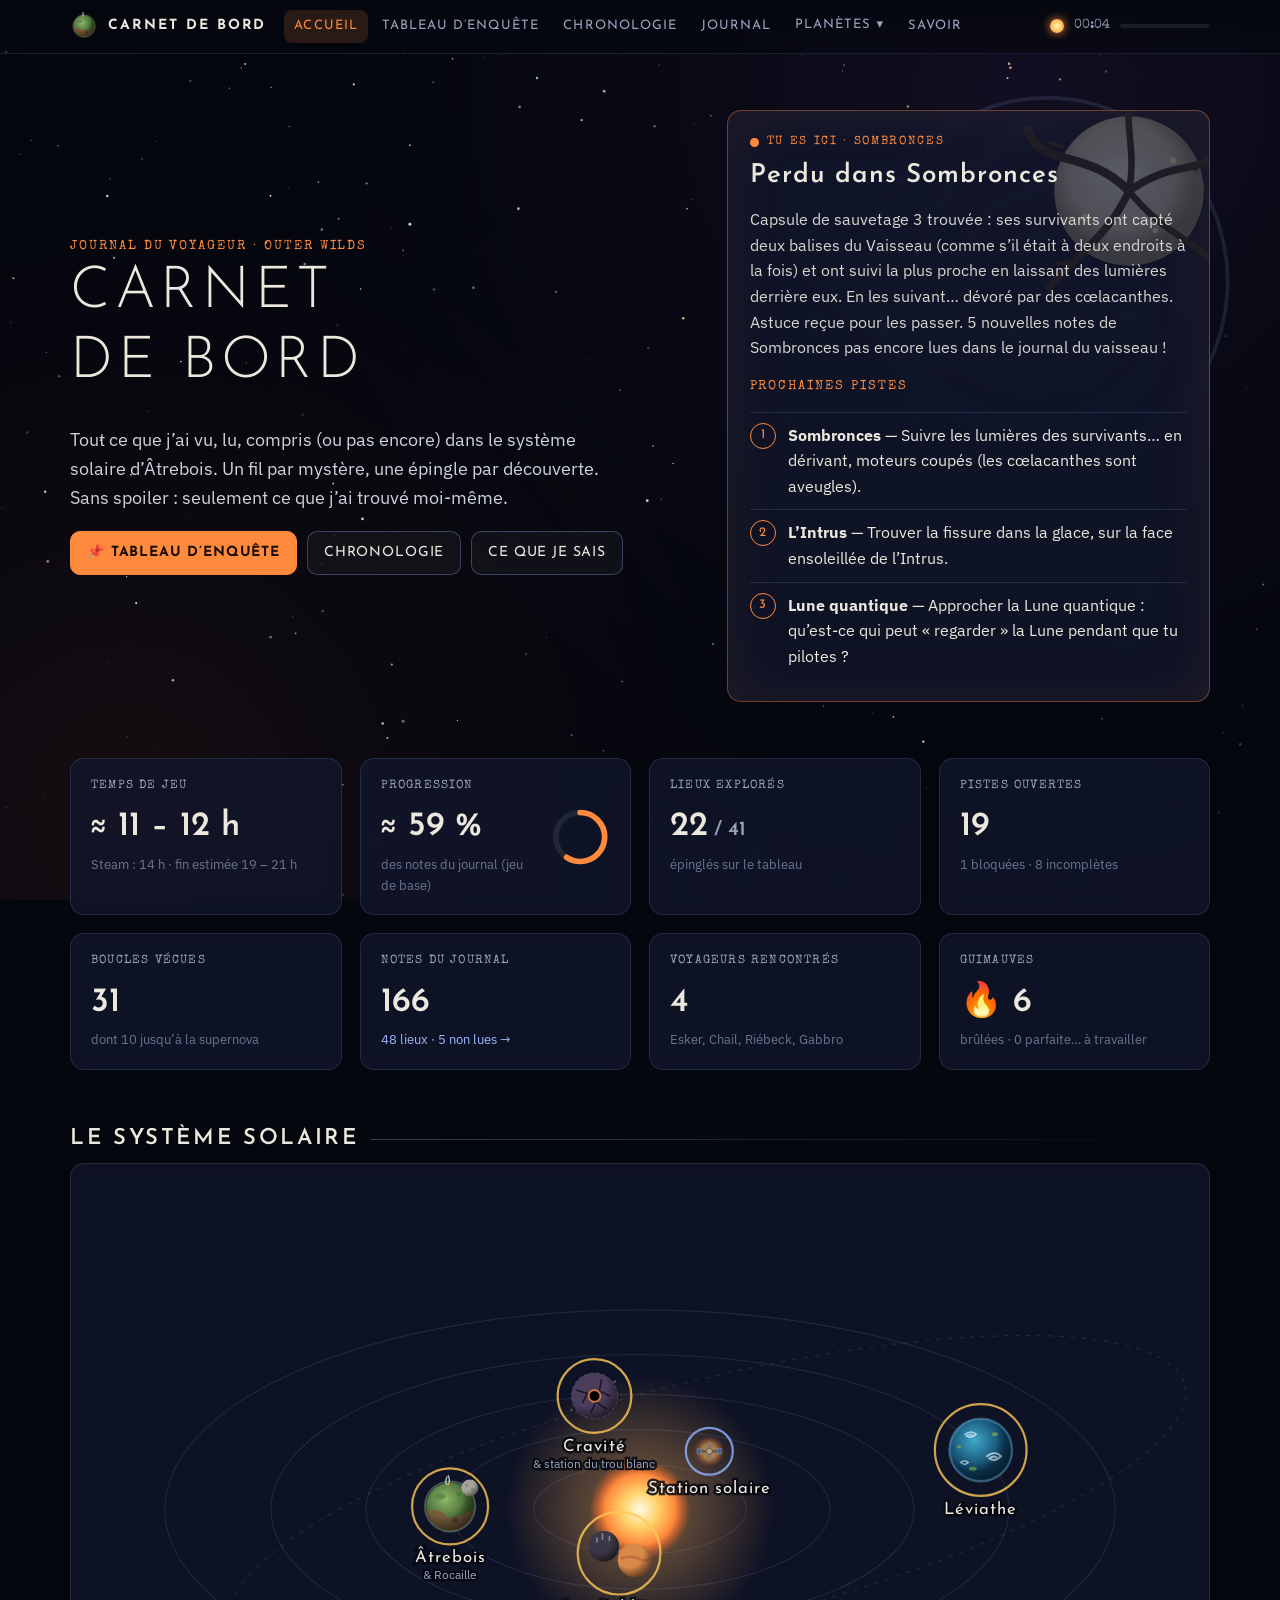
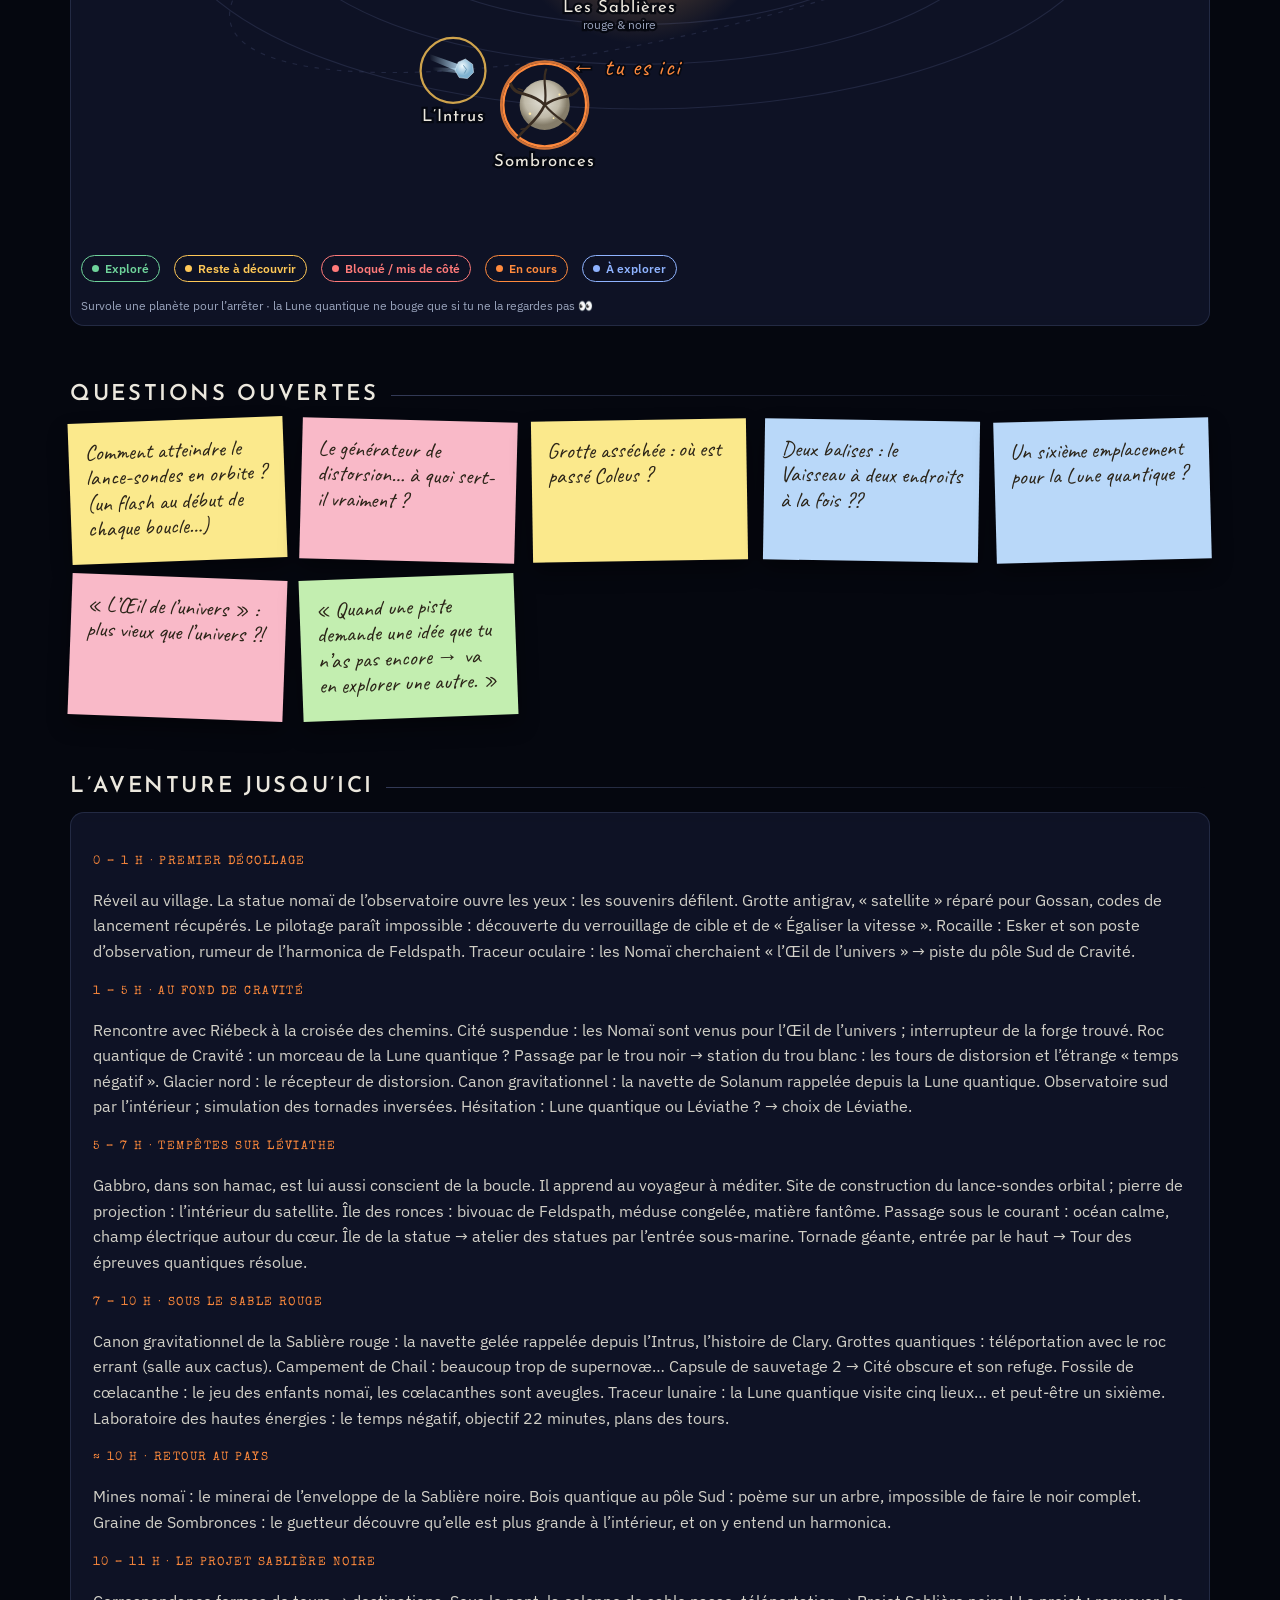
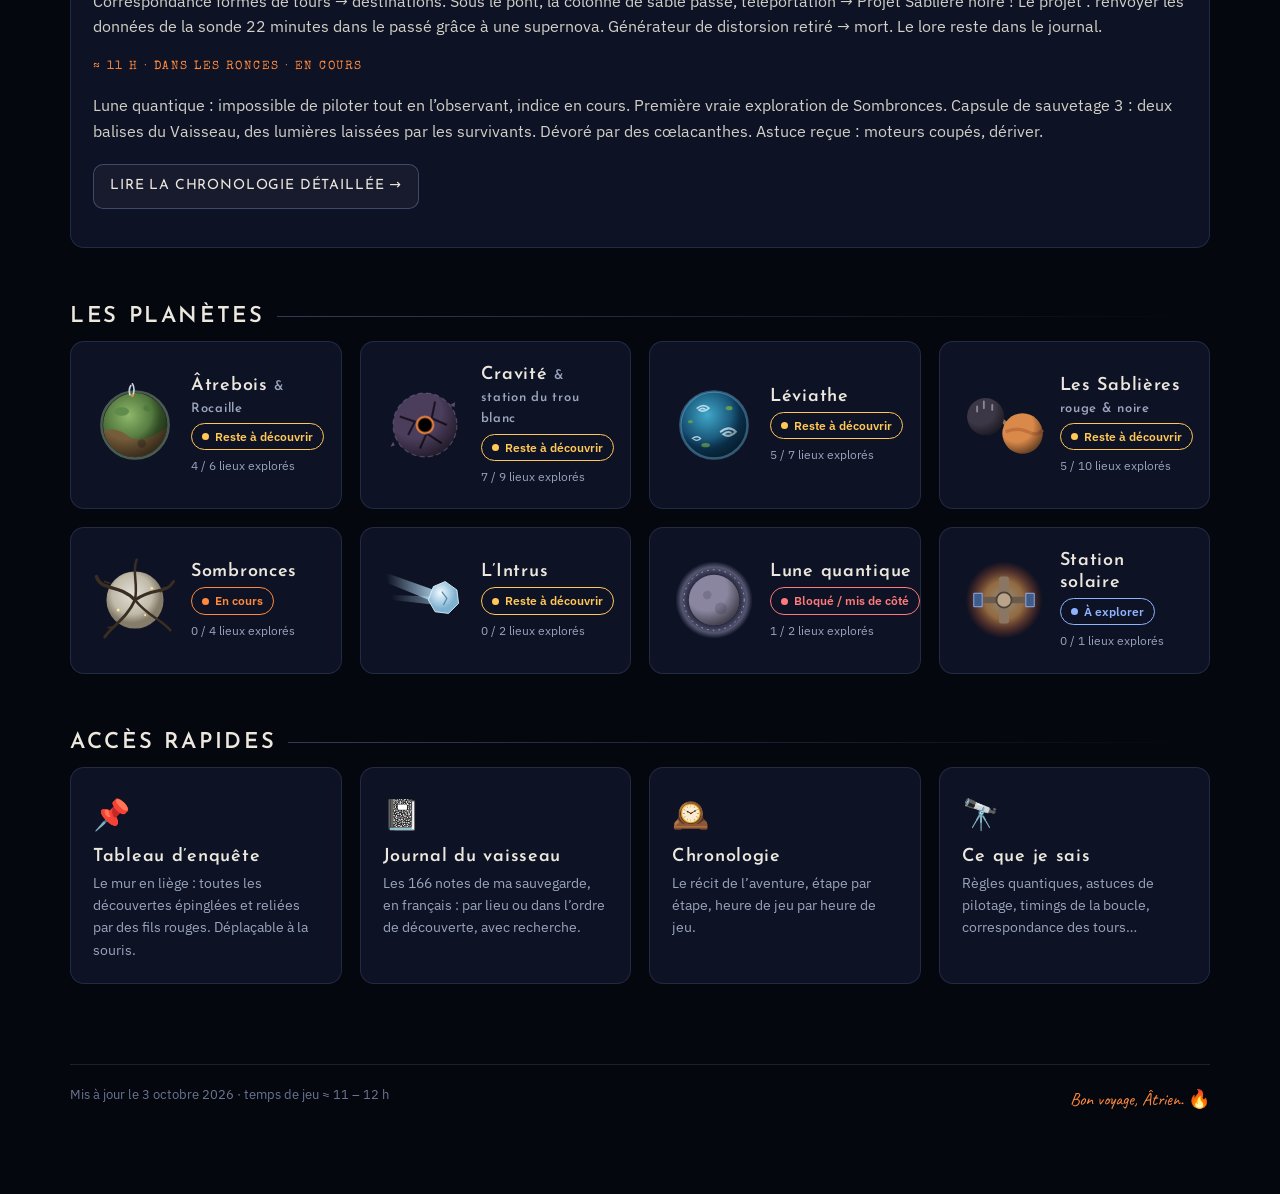
==== index.html @ a4d3e132 "Carnet de bord Outer Wilds : tableau d'enquête, chronologie, journal du vaisseau Co-Authored-By: Cla" ====
<!doctype html>
<html lang="fr">
<head>
<meta charset="utf-8">
<meta name="viewport" content="width=device-width, initial-scale=1">
<title>Carnet de bord — Outer Wilds</title>
<link rel="stylesheet" href="assets/style.css">
<style>
  .hero { display: grid; grid-template-columns: 1.3fr 1fr; gap: 28px; align-items: center; padding-top: 56px; position: relative; }
  .hero p.lead { font-size: 18px; color: #cfd2db; max-width: 560px; }
  .hero .spiral { position: absolute; right: -60px; top: -10px; opacity: .12; pointer-events: none; animation: spin 120s linear infinite; }
  @keyframes spin { to { transform: rotate(360deg); } }
  .here-card { position: relative; overflow: hidden; border-color: rgba(255,138,61,.4); box-shadow: 0 0 60px rgba(255,138,61,.08) inset; }
  .here-card .tag { font-family: var(--font-type); font-size: 12px; letter-spacing: .14em; color: var(--ember); text-transform: uppercase; display: flex; align-items: center; gap: 8px; }
  .here-card .tag::before { content: ""; width: 9px; height: 9px; border-radius: 50%; background: var(--ember); animation: pulse 1.6s infinite; color: var(--ember); }
  .here-card .pl { position: absolute; right: -30px; top: -30px; opacity: .35; animation: spin 90s linear infinite; }
  .here-card h3 { font-size: 26px; margin: 8px 0; position: relative; }
  .here-card p { position: relative; color: #d8d6cf; }
  .next { counter-reset: n; list-style: none; padding: 0; margin: 14px 0 0; position: relative; }
  .next li { counter-increment: n; display: flex; gap: 12px; align-items: flex-start; padding: 10px 0; border-top: 1px solid var(--line); }
  .next li::before { content: counter(n); flex: none; width: 24px; height: 24px; border-radius: 50%; border: 1px solid var(--ember); color: var(--ember); font-family: var(--font-title); font-size: 13px; display: grid; place-items: center; }
  .next a { color: var(--ink); }
  .next a:hover { color: var(--ember); }

  .ring { width: 74px; height: 74px; }
  .stat-row { display: flex; align-items: center; justify-content: space-between; gap: 10px; }

  /* Système solaire */
  .system { position: relative; padding: 10px; overflow: hidden; }
  .system svg.map { width: 100%; height: auto; display: block; }
  .system .orbit { fill: none; stroke: rgba(160,180,255,.13); stroke-width: 1; }
  .system .orbit.intrus { stroke-dasharray: 4 6; }
  .system a.pl { cursor: pointer; }
  .system a.pl .ringst { fill: none; stroke-width: 2; opacity: .8; }
  .system a.pl:hover .ringst { stroke-width: 3; opacity: 1; }
  .system text { font-family: var(--font-title); font-size: 15px; fill: var(--ink); letter-spacing: .06em; text-anchor: middle; paint-order: stroke; stroke: rgba(5,7,15,.85); stroke-width: 4px; }
  .system text.sub { font-family: var(--font-body); font-size: 11px; fill: var(--muted); letter-spacing: 0; }
  .system .here-ring { fill: none; stroke: var(--ember); stroke-width: 2; animation: herepulse 2s ease-out infinite; transform-box: fill-box; transform-origin: center; }
  @keyframes herepulse { 0% { transform: scale(.8); opacity: 1; } 100% { transform: scale(1.7); opacity: 0; } }
  .system .youhere { font-family: var(--font-hand); font-size: 22px; fill: var(--ember); stroke-width: 3px; }
  #qmoon { transition: opacity .5s; cursor: help; }
  .tip { position: absolute; pointer-events: none; background: var(--panel-solid); border: 1px solid var(--line-strong); border-radius: 12px; padding: 12px 14px; width: 260px; font-size: 14px; box-shadow: 0 20px 40px rgba(0,0,0,.5); opacity: 0; transition: opacity .2s; z-index: 5; }
  .tip b { font-family: var(--font-title); font-size: 17px; letter-spacing: .04em; }
  .tip .en { color: var(--faint); font-size: 12px; font-style: italic; }
  .legend { display: flex; gap: 14px; flex-wrap: wrap; margin-top: 10px; font-size: 13px; }

  .planet-tile { display: flex; gap: 14px; align-items: center; transition: transform .25s, border-color .25s; color: var(--ink); }
  .planet-tile:hover { transform: translateY(-3px); border-color: var(--line-strong); color: var(--ink); }
  .planet-tile svg { flex: none; transition: transform .6s; }
  .planet-tile:hover svg { transform: rotate(25deg) scale(1.06); }
  .planet-tile h3 { margin: 0 0 4px; }
  .planet-tile .count { font-size: 12px; color: var(--muted); margin-top: 6px; }

  .story p { color: #d2d0c8; }
  .story p b { color: var(--ink); }
  .story .chap { font-family: var(--font-type); color: var(--ember); font-size: 12px; letter-spacing: .12em; text-transform: uppercase; display: block; margin-top: 18px; }

  .quick a.panel { display: block; color: var(--ink); transition: .25s; position: relative; overflow: hidden; }
  .quick a.panel:hover { border-color: var(--ember); transform: translateY(-3px); }
  .quick .ico { font-size: 30px; }
  .quick h3 { margin: 8px 0 4px; }
  .quick p { margin: 0; color: var(--muted); font-size: 14px; }

  .postits { display: grid; grid-template-columns: repeat(auto-fit, minmax(200px, 1fr)); gap: 16px; }
  .postit { font-family: var(--font-hand); font-size: 22px; line-height: 1.15; color: #2b2418; padding: 18px 16px 22px; background: #fbe98c; box-shadow: 0 10px 20px rgba(0,0,0,.4); transform: rotate(var(--r, -1deg)); }
  .postit.pink { background: #f9b9c8; } .postit.blue { background: #b9d8f9; } .postit.green { background: #c3eeb0; }

  @media (max-width: 860px) { .hero { grid-template-columns: 1fr; } }
</style>
</head>
<body data-page="index">
<div class="page">

  <section class="hero" style="margin-top:0">
    <div class="spiral" id="heroSpiral"></div>
    <div class="reveal">
      <div class="eyebrow">Journal du voyageur · Outer Wilds</div>
      <h1>Carnet<br>de bord</h1>
      <p class="lead">Tout ce que j’ai vu, lu, compris (ou pas encore) dans le système solaire d’Âtrebois. Un fil par mystère, une épingle par découverte. Sans spoiler : seulement ce que j’ai trouvé moi-même.</p>
      <div style="display:flex;gap:10px;flex-wrap:wrap;margin-top:18px">
        <a class="btn primary" href="tableau.html">📌 Tableau d’enquête</a>
        <a class="btn" href="chronologie.html">Chronologie</a>
        <a class="btn" href="savoir.html">Ce que je sais</a>
      </div>
    </div>
    <div class="panel here-card reveal" id="here"></div>
  </section>

  <section>
    <div class="grid grid-4" id="stats"></div>
    <div class="grid grid-4" id="savestats" style="margin-top:18px"></div>
  </section>

  <section id="systeme">
    <h2>Le système solaire</h2>
    <div class="panel system reveal">
      <div class="tip" id="tip"></div>
      <svg class="map" id="map" viewBox="0 0 1000 600"></svg>
      <div class="legend" id="legend"></div>
    </div>
  </section>

  <section>
    <h2>Questions ouvertes</h2>
    <div class="postits reveal" id="postits"></div>
  </section>

  <section>
    <h2>L’aventure jusqu’ici</h2>
    <div class="panel story reveal" id="story"></div>
  </section>

  <section>
    <h2>Les planètes</h2>
    <div class="grid grid-3" id="planets"></div>
  </section>

  <section class="quick">
    <h2>Accès rapides</h2>
    <div class="grid grid-3">
      <a class="panel reveal" href="tableau.html"><div class="ico">📌</div><h3>Tableau d’enquête</h3><p>Le mur en liège : toutes les découvertes épinglées et reliées par des fils rouges. Déplaçable à la souris.</p></a>
      <a class="panel reveal" href="journal.html"><div class="ico">📓</div><h3>Journal du vaisseau</h3><p>Les 166 notes de ma sauvegarde, en français : par lieu ou dans l’ordre de découverte, avec recherche.</p></a>
      <a class="panel reveal" href="chronologie.html"><div class="ico">🕰️</div><h3>Chronologie</h3><p>Le récit de l’aventure, étape par étape, heure de jeu par heure de jeu.</p></a>
      <a class="panel reveal" href="savoir.html"><div class="ico">🔭</div><h3>Ce que je sais</h3><p>Règles quantiques, astuces de pilotage, timings de la boucle, correspondance des tours…</p></a>
    </div>
  </section>
</div>

<script src="assets/data.js"></script>
<script src="assets/journal.js"></script>
<script src="assets/common.js"></script>
<script>
(function () {
  const D = OW, U = OWUI, { esc, STATUS, pill, planetSVG, planet } = U;

  document.getElementById("heroSpiral").innerHTML = U.nomaiSpiral(460, "#9db8ff");

  /* --- Tu es ici --- */
  const now = D.now, np = planet(now.planet);
  document.getElementById("here").innerHTML = `
    <div class="pl">${planetSVG(now.planet, 220)}</div>
    <div class="tag">Tu es ici · ${esc(np.name)}</div>
    <h3>${esc(now.title)}</h3>
    <p>${esc(now.text)}</p>
    <div class="eyebrow" style="margin-top:14px;position:relative">Prochaines pistes</div>
    <ol class="next">${now.nextSteps.map(s => `<li><a href="${planet(s.planet).page}"><b>${esc(planet(s.planet).name)}</b> — ${esc(s.text)}</a></li>`).join("")}</ol>`;

  /* --- Stats --- */
  const cards = D.cards;
  const done = cards.filter(c => c.status === "done").length;
  const open = cards.filter(c => c.status !== "done").length;
  const ring = (pct) => {
    const r = 30, C = 2 * Math.PI * r;
    return `<svg class="ring" viewBox="0 0 74 74"><circle cx="37" cy="37" r="${r}" fill="none" stroke="rgba(255,255,255,.08)" stroke-width="7"/>
      <circle cx="37" cy="37" r="${r}" fill="none" stroke="var(--ember)" stroke-width="7" stroke-linecap="round" stroke-dasharray="${C * pct / 100} ${C}" transform="rotate(-90 37 37)"/></svg>`;
  };
  document.getElementById("stats").innerHTML = `
    <div class="panel stat reveal"><div class="k">Temps de jeu</div><div class="v">${esc(D.meta.playtime)}</div><div class="s" title="${esc(D.meta.playtimeNote)}">Steam : 14 h · fin estimée ${esc(D.meta.estimateTotal)}</div></div>
    <div class="panel stat reveal"><div class="stat-row"><div><div class="k">Progression</div><div class="v">≈ ${D.meta.progress} %</div><div class="s" title="${esc(D.meta.estimateNote || "")}">des notes du journal (jeu de base)</div></div>${ring(D.meta.progress)}</div></div>
    <div class="panel stat reveal"><div class="k">Lieux explorés</div><div class="v">${done}<span class="muted" style="font-size:20px"> / ${cards.length}</span></div><div class="s">épinglés sur le tableau</div></div>
    <div class="panel stat reveal"><div class="k">Pistes ouvertes</div><div class="v">${open}</div><div class="s">${cards.filter(c => c.status === "blocked").length} bloquées · ${cards.filter(c => c.status === "partial").length} incomplètes</div></div>`;

  /* --- Stats de la sauvegarde --- */
  const S = D.save, J = window.OW_JOURNAL;
  const unread = J ? J.entries.reduce((a, e) => a + e.facts.filter(f => f.unread).length, 0) : 0;
  document.getElementById("savestats").innerHTML = `
    <div class="panel stat reveal"><div class="k">Boucles vécues</div><div class="v">${S.loops}</div><div class="s">dont ${S.fullLoops} jusqu’à la supernova</div></div>
    <div class="panel stat reveal"><div class="k">Notes du journal</div><div class="v">${J ? J.meta.factCount : S.facts}</div><div class="s"><a href="journal.html">${J ? J.entries.length : S.entries} lieux · ${unread} non lues →</a></div></div>
    <div class="panel stat reveal"><div class="k">Voyageurs rencontrés</div><div class="v">${S.travelers.length}</div><div class="s">${S.travelers.join(", ")}</div></div>
    <div class="panel stat reveal"><div class="k">Guimauves</div><div class="v">🔥 ${S.burnedMarshmallows}</div><div class="s">brûlées · ${S.perfectMarshmallows} parfaite${S.perfectMarshmallows > 1 ? "s" : ""}… à travailler</div></div>`;

  /* --- Post-its --- */
  document.getElementById("postits").innerHTML = D.notes.map((n, i) =>
    `<div class="postit ${n.color}" style="--r:${(i % 2 ? 1.5 : -1.5) + (i % 3 - 1) * .6}deg">${esc(n.text)}</div>`).join("");

  /* --- Récit --- */
  document.getElementById("story").innerHTML = D.timeline.map(t => `
    <span class="chap">${esc(t.hours)} · ${esc(t.title)}${t.current ? " · en cours" : ""}</span>
    <p>${t.items.map(esc).join(" ")}</p>`).join("") +
    `<p style="margin-top:20px"><a class="btn" href="chronologie.html">Lire la chronologie détaillée →</a></p>`;

  /* --- Tuiles planètes --- */
  document.getElementById("planets").innerHTML = D.planets.map(p => {
    const cs = cards.filter(c => c.planet === p.id), d = cs.filter(c => c.status === "done").length;
    return `<a class="panel planet-tile reveal" href="${p.page}">${planetSVG(p.id === "sablieres" ? "sablieres" : p.id, 84)}
      <div><h3>${esc(p.name)} <span class="muted" style="font-size:13px">${esc(p.sub)}</span></h3>${pill(p.status)}
      <div class="count">${d} / ${cs.length} lieux explorés</div></div></a>`;
  }).join("");

  /* --- Carte du système --- */
  const svg = document.getElementById("map"), tip = document.getElementById("tip");
  const CX = 500, CY = 300, K = 0.42;
  const bodies = [
    { id: "sablieres",  r: 95,  a: 0.6, sp: 0.00030, s: 62 },
    { id: "atrebois",   r: 170, a: 2.4, sp: 0.00020, s: 56, moon: true },
    { id: "cravite",    r: 245, a: 4.0, sp: 0.00014, s: 54 },
    { id: "leviathe",   r: 330, a: 5.5, sp: 0.00010, s: 70 },
    { id: "sombronces", r: 425, a: 1.5, sp: 0.00007, s: 66 }
  ];
  let h = `<defs><radialGradient id="glow"><stop offset="0" stop-color="#ffb35a" stop-opacity=".5"/><stop offset="1" stop-color="#ffb35a" stop-opacity="0"/></radialGradient></defs>`;
  bodies.forEach(b => h += `<ellipse class="orbit" cx="${CX}" cy="${CY}" rx="${b.r}" ry="${b.r * K}"/>`);
  h += `<ellipse class="orbit intrus" cx="${CX + 60}" cy="${CY + 10}" rx="440" ry="110" transform="rotate(-14 ${CX} ${CY})"/>`;
  h += `<circle cx="${CX}" cy="${CY}" r="120" fill="url(#glow)"/><g transform="translate(${CX - 45},${CY - 45})">${planetSVG("soleil", 90)}</g>`;
  const node = (id, s, label, sub) => {
    const p = planet(id), st = STATUS[p.status];
    return `<a class="pl" href="${p.page}" data-id="${id}"><g class="body" data-id="${id}">
      ${p.status === "current" ? `<circle class="here-ring" r="${s / 2 + 4}"/>` : ""}
      <circle class="ringst" r="${s / 2 + 6}" stroke="${st.hex}"/>
      <g transform="translate(${-s / 2},${-s / 2})">${planetSVG(id, s)}</g>
      <text y="${s / 2 + 22}">${esc(label)}</text>${sub ? `<text class="sub" y="${s / 2 + 37}">${esc(sub)}</text>` : ""}
      ${p.status === "current" ? `<text class="youhere" x="${s / 2 + 40}" y="${-s / 2 + 6}">← tu es ici</text>` : ""}
    </g></a>`;
  };
  bodies.forEach(b => { const p = planet(b.id); h += node(b.id, b.s, p.name, p.sub); });
  h += `<g id="moon">${planetSVG("lune", 20)}</g>`;
  h += `<g transform="translate(${CX + 62},${CY - 52})">${node("station-solaire", 30, "Station solaire", "")}</g>`;
  h += node("intrus", 46, "L’Intrus", "");
  h += `<a class="pl" href="${planet("lune-quantique").page}" data-id="lune-quantique"><g id="qmoon" class="body" data-id="lune-quantique">
          <circle class="ringst" r="21" stroke="${STATUS[planet("lune-quantique").status].hex}"/>
          <g transform="translate(-18,-18)">${planetSVG("lune-quantique", 36)}</g>
          <text class="sub" y="36">Lune quantique</text></g></a>`;
  svg.innerHTML = h;

  const els = {}; svg.querySelectorAll("g.body").forEach(g => els[g.dataset.id] = g);
  const moon = svg.querySelector("#moon"), qm = svg.querySelector("#qmoon");
  let hover = false, last = performance.now(), ia = 2.0, qHost = "leviathe", qObserved = false;
  const reduce = matchMedia("(prefers-reduced-motion: reduce)").matches;
  const pos = {};
  function place(t) {
    const dt = t - last; last = t;
    if (!hover && !reduce) { bodies.forEach(b => b.a += b.sp * dt); ia += 0.00005 * dt; }
    bodies.forEach(b => {
      const x = CX + Math.cos(b.a) * b.r, y = CY + Math.sin(b.a) * b.r * K;
      pos[b.id] = [x, y]; els[b.id].setAttribute("transform", `translate(${x},${y})`);
      if (b.moon) moon.setAttribute("transform", `translate(${x + Math.cos(t / 900) * 44 - 10},${y + Math.sin(t / 900) * 18 - 10})`);
    });
    // Intrus : ellipse inclinée
    const rot = -14 * Math.PI / 180, ex = 60 + Math.cos(ia) * 440, ey = 10 + Math.sin(ia) * 110;
    const ix = CX + ex * Math.cos(rot) - ey * Math.sin(rot), iy = CY + ex * Math.sin(rot) + ey * Math.cos(rot);
    pos.intrus = [ix, iy]; els.intrus.setAttribute("transform", `translate(${ix},${iy})`);
    const hp = pos[qHost]; qm.setAttribute("transform", `translate(${hp[0] + 46},${hp[1] - 34})`);
    requestAnimationFrame(place);
  }
  requestAnimationFrame(place);

  // La Lune quantique change de place… quand personne ne la regarde
  const hosts = ["sablieres", "atrebois", "cravite", "leviathe", "sombronces"];
  setInterval(() => {
    if (qObserved || reduce) return;
    qm.style.opacity = 0;
    setTimeout(() => { qHost = hosts.filter(x => x !== qHost)[Math.floor(Math.random() * 4)]; qm.style.opacity = 1; }, 500);
  }, 3800);

  svg.addEventListener("mouseenter", () => hover = true);
  svg.addEventListener("mouseleave", () => { hover = false; tip.style.opacity = 0; });
  svg.querySelectorAll("a.pl").forEach(a => {
    const p = planet(a.dataset.id);
    a.addEventListener("mouseenter", () => {
      if (p.id === "lune-quantique") qObserved = true;
      const cs = cards.filter(c => c.planet === p.id);
      tip.innerHTML = `<b>${esc(p.name)}</b> <span class="en">${esc(p.en)}</span><div style="margin:6px 0">${pill(p.status)}</div>
        <div style="color:#cfd2db">${esc(p.blurb)}</div>
        ${p.id === "lune-quantique" ? `<div class="hand" style="color:var(--nomai-violet);font-size:19px;margin-top:6px">Observée : elle ne bouge plus.</div>` : ""}
        <div class="muted" style="font-size:12px;margin-top:6px">${cs.filter(c => c.status === "done").length}/${cs.length} lieux · clic pour ouvrir</div>`;
      tip.style.opacity = 1;
    });
    a.addEventListener("mousemove", e => {
      const r = svg.parentElement.getBoundingClientRect();
      let x = e.clientX - r.left + 16, y = e.clientY - r.top + 16;
      if (x + 270 > r.width) x -= 300;
      tip.style.left = x + "px"; tip.style.top = y + "px";
    });
    a.addEventListener("mouseleave", () => { tip.style.opacity = 0; if (p.id === "lune-quantique") qObserved = false; });
  });

  document.getElementById("legend").innerHTML = Object.keys(STATUS).map(k => pill(k)).join("") +
    `<span class="muted" style="font-size:12px">Survole une planète pour l’arrêter · la Lune quantique ne bouge que si tu ne la regardes pas 👀</span>`;
})();
</script>
</body>
</html>
---- assets/style.css ----
@import url('https://fonts.googleapis.com/css2?family=Josefin+Sans:wght@300;400;600;700&family=IBM+Plex+Sans:ital,wght@0,400;0,500;0,600;1,400&family=Caveat:wght@500;700&family=Special+Elite&display=swap');

:root {
  --space-0: #05070f;
  --space-1: #0b1022;
  --space-2: #131a33;
  --panel: rgba(18, 24, 46, 0.72);
  --panel-solid: #141b34;
  --line: rgba(160, 180, 255, 0.14);
  --line-strong: rgba(160, 180, 255, 0.3);
  --ink: #ece8de;
  --muted: #9aa4bd;
  --faint: #6b7592;
  --ember: #ff8a3d;
  --ember-soft: rgba(255, 138, 61, 0.15);
  --nomai: #9db8ff;
  --nomai-violet: #b99cff;
  --sun: #ffcf6b;

  --st-done: #6fd39b;
  --st-partial: #ffc857;
  --st-blocked: #ff7a7a;
  --st-current: #ff8a3d;
  --st-todo: #8fb3ff;

  --radius: 14px;
  --font-title: 'Josefin Sans', system-ui, sans-serif;
  --font-body: 'IBM Plex Sans', system-ui, sans-serif;
  --font-hand: 'Caveat', cursive;
  --font-type: 'Special Elite', 'Courier New', monospace;
}

* { box-sizing: border-box; }
html { scroll-behavior: smooth; }
body {
  margin: 0;
  background: var(--space-0);
  color: var(--ink);
  font-family: var(--font-body);
  font-size: 16px;
  line-height: 1.6;
  min-height: 100vh;
  overflow-x: hidden;
}
a { color: var(--nomai); text-decoration: none; }
a:hover { color: #fff; }

#starfield { position: fixed; inset: 0; z-index: 0; pointer-events: none; }
.page { position: relative; z-index: 1; max-width: 1180px; margin: 0 auto; padding: 0 20px 80px; }

/* ---------- Header / Nav ---------- */
.topbar {
  position: sticky; top: 0; z-index: 50;
  backdrop-filter: blur(10px);
  background: linear-gradient(to bottom, rgba(5,7,15,.92), rgba(5,7,15,.6));
  border-bottom: 1px solid var(--line);
}
.topbar-inner { max-width: 1180px; margin: 0 auto; padding: 10px 20px; display: flex; align-items: center; gap: 18px; flex-wrap: wrap; }
.brand { display: flex; align-items: center; gap: 10px; font-family: var(--font-title); font-weight: 700; letter-spacing: .14em; text-transform: uppercase; font-size: 14px; color: var(--ink); }
.brand svg { width: 28px; height: 28px; }
.nav { display: flex; gap: 4px; flex-wrap: wrap; flex: 1; }
.nav a { font-family: var(--font-title); font-size: 13px; letter-spacing: .08em; text-transform: uppercase; color: var(--muted); padding: 6px 10px; border-radius: 8px; transition: .2s; }
.nav a:hover { color: var(--ink); background: rgba(255,255,255,.05); }
.nav a.active { color: var(--ember); background: var(--ember-soft); }
.nav .dd { position: relative; }
.nav .dd-menu { display: none; position: absolute; top: 100%; left: 0; background: var(--panel-solid); border: 1px solid var(--line-strong); border-radius: 10px; padding: 6px; min-width: 210px; box-shadow: 0 20px 40px rgba(0,0,0,.5); }
.nav .dd:hover .dd-menu, .nav .dd:focus-within .dd-menu { display: block; }
.nav .dd-menu a { display: flex; align-items: center; gap: 8px; text-transform: none; letter-spacing: 0; font-family: var(--font-body); font-size: 14px; }
.nav .dd-menu a .dot { width: 8px; height: 8px; border-radius: 50%; }

.loop { display: flex; align-items: center; gap: 10px; font-family: var(--font-type); font-size: 13px; color: var(--muted); }
.loop-bar { width: 90px; height: 4px; background: rgba(255,255,255,.08); border-radius: 4px; overflow: hidden; }
.loop-bar i { display: block; height: 100%; width: 0; background: linear-gradient(90deg, var(--sun), var(--ember), #ff3d3d); }
.loop .sunico { width: 14px; height: 14px; border-radius: 50%; background: radial-gradient(circle, #fff3c4, var(--sun) 40%, var(--ember)); box-shadow: 0 0 10px var(--ember); transition: transform 1s; }

/* ---------- Typo ---------- */
h1, h2, h3 { font-family: var(--font-title); font-weight: 600; letter-spacing: .04em; line-height: 1.2; margin: 0 0 .5em; }
h1 { font-size: clamp(32px, 6vw, 58px); font-weight: 300; letter-spacing: .08em; text-transform: uppercase; }
h2 { font-size: 22px; text-transform: uppercase; letter-spacing: .12em; color: var(--ink); display: flex; align-items: center; gap: 12px; }
h2::after { content: ""; flex: 1; height: 1px; background: linear-gradient(90deg, var(--line-strong), transparent); }
h3 { font-size: 18px; }
.eyebrow { font-family: var(--font-type); color: var(--ember); font-size: 13px; letter-spacing: .15em; text-transform: uppercase; }
.muted { color: var(--muted); }
.hand { font-family: var(--font-hand); }

section { margin-top: 56px; }

/* ---------- Panels ---------- */
.panel { background: var(--panel); border: 1px solid var(--line); border-radius: var(--radius); padding: 22px; backdrop-filter: blur(6px); }
.grid { display: grid; gap: 18px; }
.grid-2 { grid-template-columns: repeat(auto-fit, minmax(300px, 1fr)); }
.grid-3 { grid-template-columns: repeat(auto-fit, minmax(240px, 1fr)); }
.grid-4 { grid-template-columns: repeat(auto-fit, minmax(170px, 1fr)); }

/* ---------- Status pills ---------- */
.pill { display: inline-flex; align-items: center; gap: 6px; font-size: 12px; font-weight: 600; padding: 3px 10px; border-radius: 99px; border: 1px solid currentColor; white-space: nowrap; }
.pill::before { content: ""; width: 7px; height: 7px; border-radius: 50%; background: currentColor; }
.st-done { color: var(--st-done); }
.st-partial { color: var(--st-partial); }
.st-blocked { color: var(--st-blocked); }
.st-current { color: var(--st-current); }
.st-todo { color: var(--st-todo); }
.pill.st-current::before { animation: pulse 1.6s infinite; }
@keyframes pulse { 0%,100% { box-shadow: 0 0 0 0 currentColor; } 50% { box-shadow: 0 0 0 5px transparent; } }

/* ---------- Stat tiles ---------- */
.stat { padding: 18px 20px; }
.stat .k { font-family: var(--font-type); font-size: 12px; color: var(--muted); text-transform: uppercase; letter-spacing: .1em; }
.stat .v { font-family: var(--font-title); font-size: 34px; font-weight: 600; margin-top: 4px; }
.stat .s { font-size: 13px; color: var(--faint); }

/* ---------- Location cards (planet pages) ---------- */
.loc { position: relative; border-left: 3px solid var(--c, var(--line-strong)); }
.loc header { display: flex; justify-content: space-between; align-items: flex-start; gap: 10px; margin-bottom: 8px; }
.loc h3 { margin: 0; }
.loc .zone { font-family: var(--font-type); font-size: 11px; letter-spacing: .12em; color: var(--faint); text-transform: uppercase; }
.loc ul { margin: 10px 0 0; padding-left: 18px; }
.loc li { margin: 4px 0; color: #d6d3ca; }
.loc .hours { font-family: var(--font-type); font-size: 12px; color: var(--faint); }

details.hints { margin-top: 14px; border-top: 1px dashed var(--line-strong); padding-top: 10px; }
details.hints summary { cursor: pointer; font-family: var(--font-type); font-size: 13px; color: var(--nomai-violet); list-style: none; }
details.hints summary::-webkit-details-marker { display: none; }
details.hints summary::before { content: "◈ "; }
.hint { display: flex; gap: 10px; margin-top: 8px; font-size: 14px; color: #cfd6ea; }
.hint .lvl { flex: none; font-family: var(--font-type); font-size: 11px; padding: 2px 6px; border-radius: 4px; height: fit-content; background: rgba(185,156,255,.14); color: var(--nomai-violet); }

/* ---------- Buttons ---------- */
.btn { display: inline-flex; align-items: center; gap: 8px; padding: 10px 16px; border-radius: 10px; border: 1px solid var(--line-strong); background: rgba(255,255,255,.04); color: var(--ink); font-family: var(--font-title); font-size: 14px; letter-spacing: .06em; text-transform: uppercase; cursor: pointer; transition: .2s; }
.btn:hover { border-color: var(--ember); color: var(--ember); background: var(--ember-soft); }
.btn.primary { background: var(--ember); color: #1a0d03; border-color: var(--ember); font-weight: 700; }
.btn.primary:hover { filter: brightness(1.1); color: #1a0d03; }

/* ---------- Footer ---------- */
.foot { margin-top: 80px; padding-top: 20px; border-top: 1px solid var(--line); font-size: 13px; color: var(--faint); display: flex; justify-content: space-between; flex-wrap: wrap; gap: 10px; }

/* ---------- Nomai spiral decoration ---------- */
.nomai-spiral { position: absolute; opacity: .18; pointer-events: none; }

/* ---------- Reveal anim ---------- */
.reveal { opacity: 0; transform: translateY(14px); transition: opacity .7s ease, transform .7s ease; }
.reveal.in { opacity: 1; transform: none; }
@media (prefers-reduced-motion: reduce) {
  .reveal { opacity: 1; transform: none; transition: none; }
  * { animation: none !important; }
}

@media (max-width: 700px) {
  .page { padding: 0 16px 60px; }
  .loop { display: none; }
  h2 { font-size: 18px; }
}

/* ---------- Pages planètes ---------- */
.phero { display: grid; grid-template-columns: 320px 1fr; gap: 36px; align-items: center; padding-top: 48px; }
.phero .spin svg { width: 100%; height: auto; filter: drop-shadow(0 0 40px rgba(157,184,255,.18)); animation: spin 160s linear infinite; }
.phero h1 { font-size: clamp(34px, 6vw, 60px); margin-bottom: 12px; }
.phero h1 .sub { font-size: .4em; color: var(--muted); letter-spacing: .1em; }
.phero .lead { font-size: 18px; color: #cfd2db; max-width: 620px; }
.herebox { margin-top: 14px; padding: 12px 16px; border-radius: 12px; background: var(--ember-soft); border: 1px solid rgba(255,138,61,.45); color: #f3e4d6; }
@keyframes spin { to { transform: rotate(360deg); } }
.thread { display: grid; grid-template-columns: 1fr 1.1fr 1fr; align-items: center; gap: 10px; color: var(--ink); font-size: 14px; transition: .25s; }
.thread:hover { border-color: var(--yc); color: var(--ink); transform: translateY(-2px); }
.thread .yarn { position: relative; text-align: center; }
.thread .yarn i { position: absolute; left: 0; right: 0; top: 50%; height: 2px; background: var(--yc); border-radius: 2px; }
.thread .yarn em { position: relative; background: #fffdf6; color: #3a2a1a; padding: 1px 8px; font-size: 17px; font-style: normal; box-shadow: 0 2px 4px rgba(0,0,0,.3); display: inline-block; transform: rotate(-2deg); }
.pnav { display: grid; grid-template-columns: 1fr 1fr; gap: 18px; }
.pnav a { display: flex; align-items: center; gap: 14px; color: var(--ink); font-family: var(--font-title); font-size: 18px; }
.pnav a:hover { border-color: var(--ember); }
.pnav small { font-family: var(--font-type); font-size: 11px; color: var(--muted); letter-spacing: .1em; text-transform: uppercase; }
.loc.flash { animation: flash 1.6s ease 2; }
@keyframes flash { 50% { box-shadow: 0 0 0 4px var(--ember); } }
@media (max-width: 760px) { .phero { grid-template-columns: 1fr; } .phero .spin { max-width: 200px; margin: 0 auto; } .thread { grid-template-columns: 1fr; text-align: center; } .thread .yarn { height: 30px; } }
@media (max-width: 700px) {
  .topbar-inner { gap: 4px; padding: 8px 12px; }
  .nav { flex: 1 1 100%; flex-wrap: nowrap; overflow-x: auto; scrollbar-width: none; }
  .nav a { white-space: nowrap; padding: 6px 8px; }
  .nav .dd-menu { display: none !important; }
}

/* ---------- Extraits du journal du vaisseau ---------- */
details.logx { margin-top: 14px; border-top: 1px dashed var(--line-strong); padding-top: 10px; }
details.logx summary { cursor: pointer; font-family: var(--font-type); font-size: 13px; color: var(--sun); list-style: none; }
details.logx summary::-webkit-details-marker { display: none; }
.logentry { margin-top: 10px; }
.logentry .lh { display: flex; justify-content: space-between; gap: 8px; align-items: baseline; flex-wrap: wrap; font-size: 14px; }
.ls { font-family: var(--font-type); font-size: 11px; padding: 1px 7px; border-radius: 4px; }
.ls-done { color: var(--st-done); background: rgba(111,211,155,.1); }
.ls-more { color: var(--st-partial); background: rgba(255,200,87,.1); }
.ls-rumor { color: var(--st-todo); background: rgba(143,179,255,.1); }
ul.logfacts { list-style: none; padding: 0; margin: 6px 0 0; }
ul.logfacts li { position: relative; padding: 6px 0 6px 46px; font-size: 14px; color: #d8d6cf; border-top: 1px solid rgba(255,255,255,.04); }
ul.logfacts li.rumor { color: #b9c3dc; font-style: italic; }
ul.logfacts li .n { position: absolute; left: 0; top: 7px; font-family: var(--font-type); font-size: 11px; color: var(--faint); font-style: normal; }
ul.logfacts li.rumor::after { content: "rumeur"; margin-left: 8px; font-family: var(--font-type); font-size: 10px; font-style: normal; color: var(--st-todo); opacity: .8; }
.new { display: inline-block; margin-right: 6px; font-family: var(--font-type); font-size: 10px; font-style: normal; color: #1a0d03; background: var(--ember); padding: 0 6px; border-radius: 99px; vertical-align: 1px; }
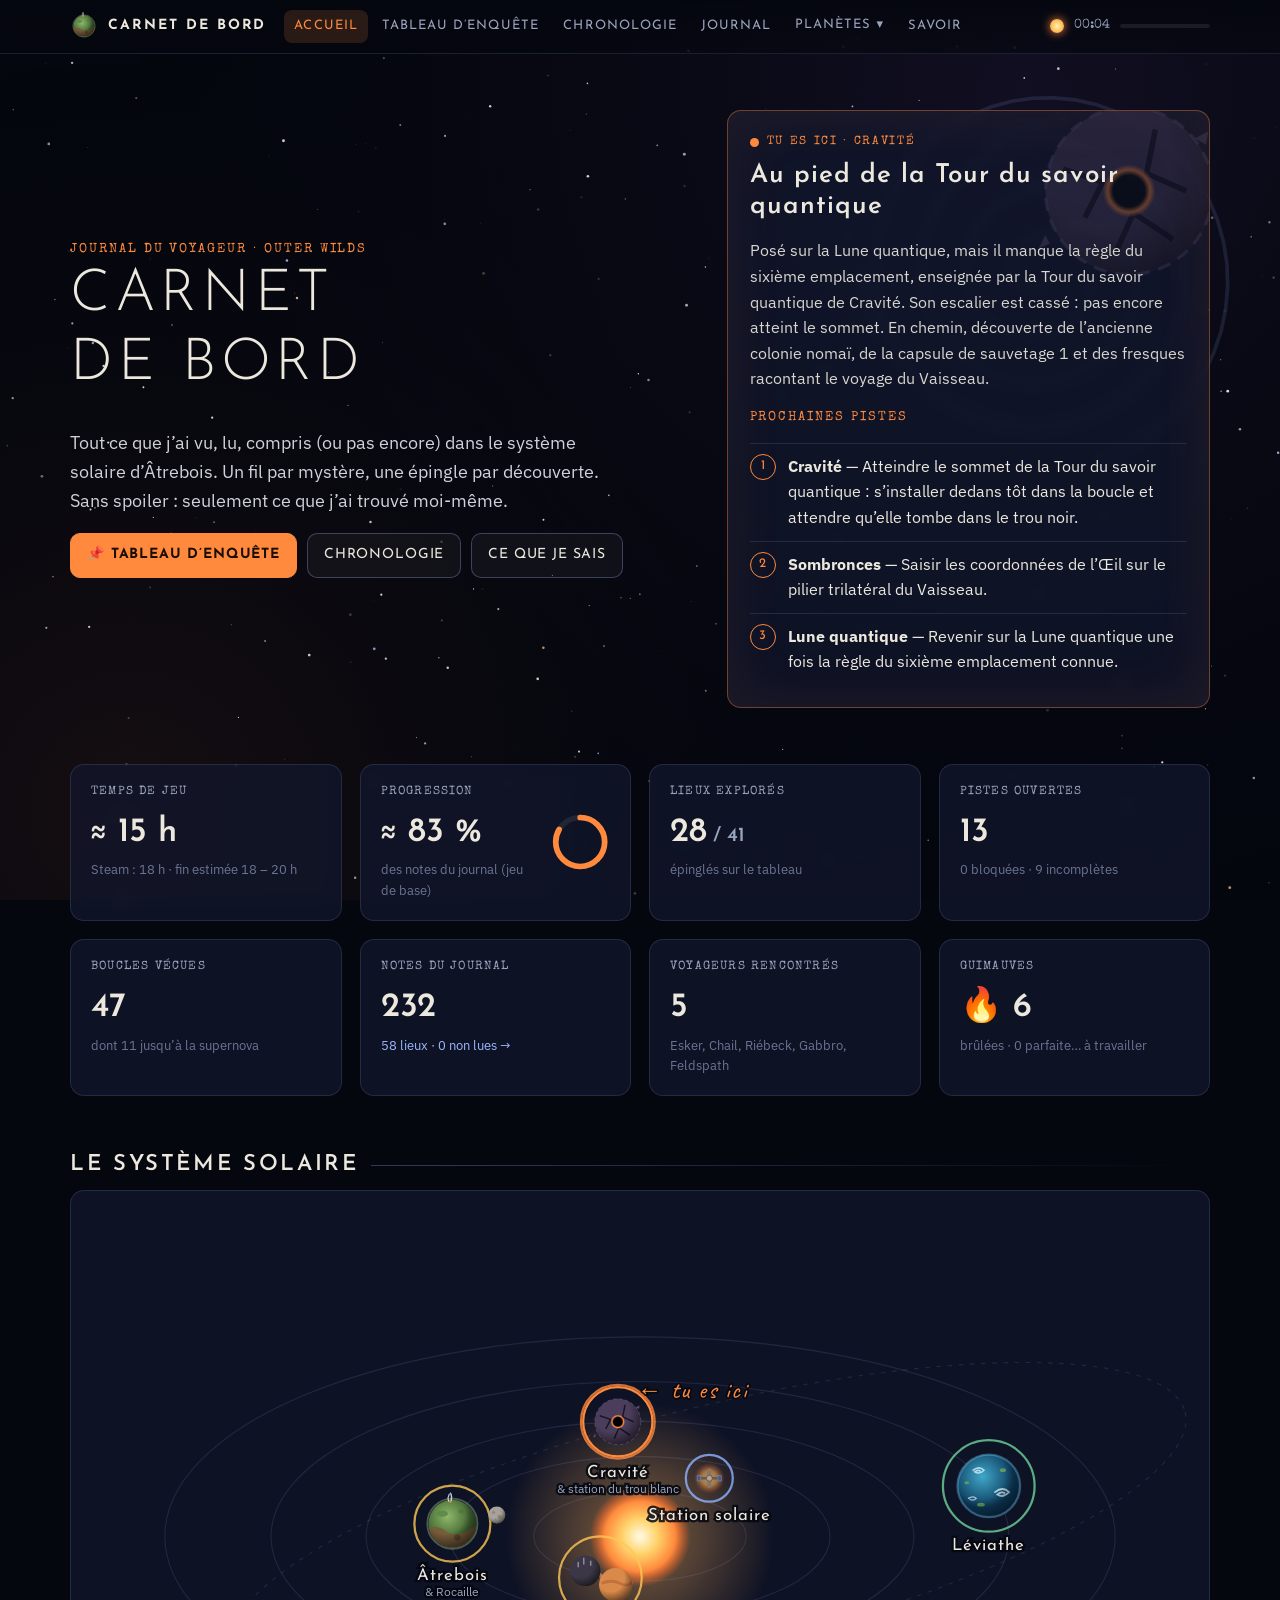
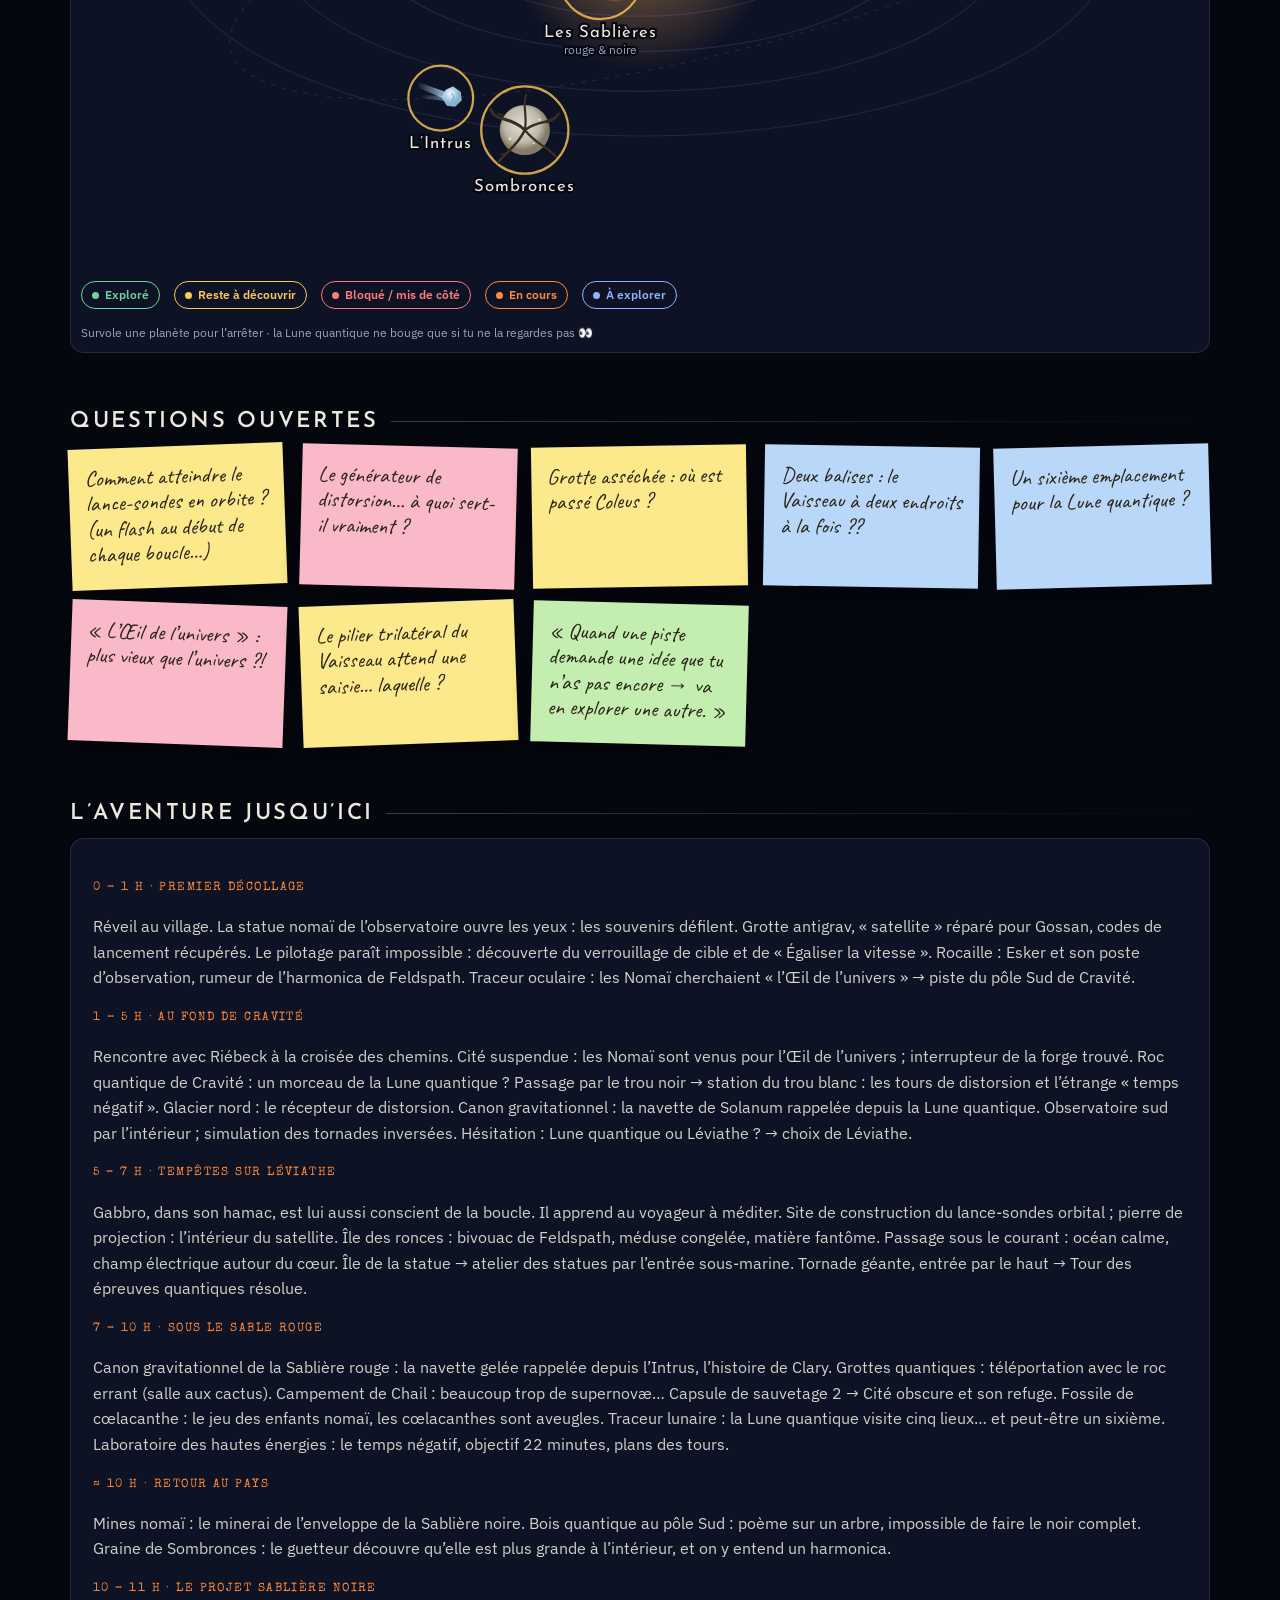
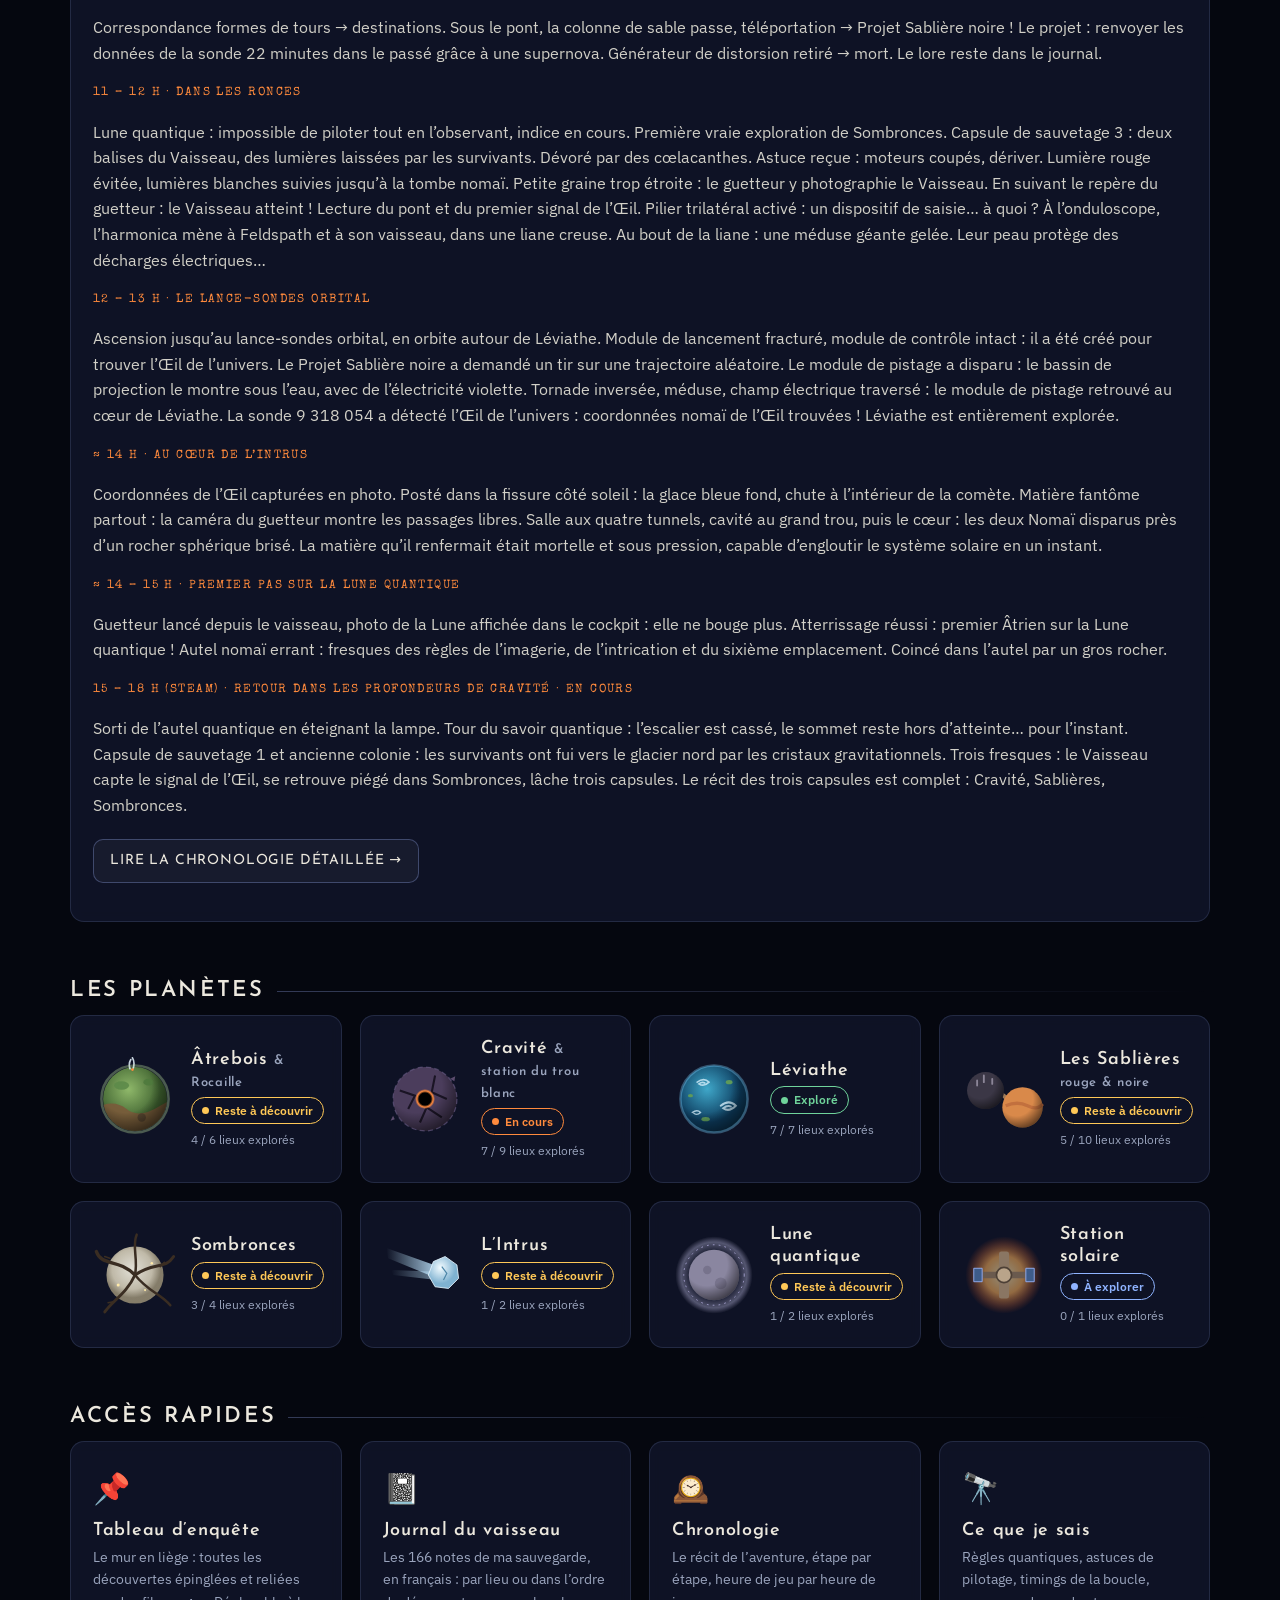
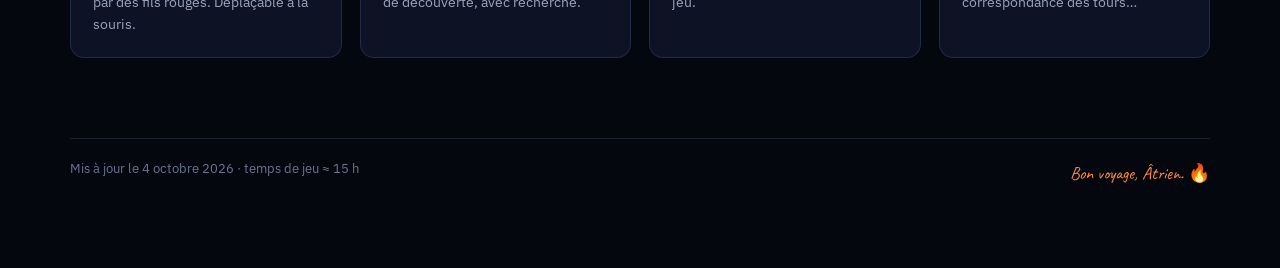
==== commit 6889c7f9: "Carnet : Sombronces, lance-sondes, Intrus, Lune quantique et retour sur Cravité Journal du vaisseau " ====
--- a/index.html
+++ b/index.html
@@ -155,7 +155,7 @@
       <circle cx="37" cy="37" r="${r}" fill="none" stroke="var(--ember)" stroke-width="7" stroke-linecap="round" stroke-dasharray="${C * pct / 100} ${C}" transform="rotate(-90 37 37)"/></svg>`;
   };
   document.getElementById("stats").innerHTML = `
-    <div class="panel stat reveal"><div class="k">Temps de jeu</div><div class="v">${esc(D.meta.playtime)}</div><div class="s" title="${esc(D.meta.playtimeNote)}">Steam : 14 h · fin estimée ${esc(D.meta.estimateTotal)}</div></div>
+    <div class="panel stat reveal"><div class="k">Temps de jeu</div><div class="v">${esc(D.meta.playtime)}</div><div class="s" title="${esc(D.meta.playtimeNote)}">Steam : ${esc(D.meta.steam)} · fin estimée ${esc(D.meta.estimateTotal)}</div></div>
     <div class="panel stat reveal"><div class="stat-row"><div><div class="k">Progression</div><div class="v">≈ ${D.meta.progress} %</div><div class="s" title="${esc(D.meta.estimateNote || "")}">des notes du journal (jeu de base)</div></div>${ring(D.meta.progress)}</div></div>
     <div class="panel stat reveal"><div class="k">Lieux explorés</div><div class="v">${done}<span class="muted" style="font-size:20px"> / ${cards.length}</span></div><div class="s">épinglés sur le tableau</div></div>
     <div class="panel stat reveal"><div class="k">Pistes ouvertes</div><div class="v">${open}</div><div class="s">${cards.filter(c => c.status === "blocked").length} bloquées · ${cards.filter(c => c.status === "partial").length} incomplètes</div></div>`;
--- a/assets/style.css
+++ b/assets/style.css
@@ -194,3 +194,8 @@
 ul.logfacts li .n { position: absolute; left: 0; top: 7px; font-family: var(--font-type); font-size: 11px; color: var(--faint); font-style: normal; }
 ul.logfacts li.rumor::after { content: "rumeur"; margin-left: 8px; font-family: var(--font-type); font-size: 10px; font-style: normal; color: var(--st-todo); opacity: .8; }
 .new { display: inline-block; margin-right: 6px; font-family: var(--font-type); font-size: 10px; font-style: normal; color: #1a0d03; background: var(--ember); padding: 0 6px; border-radius: 99px; vertical-align: 1px; }
+
+/* ---------- Captures d'écran ---------- */
+figure.shot { margin: 14px 0 0; }
+figure.shot img { width: 100%; display: block; border-radius: 10px; border: 1px solid var(--line-strong); }
+figure.shot figcaption { font-family: var(--font-hand); font-size: 19px; color: var(--sun); margin-top: 6px; }
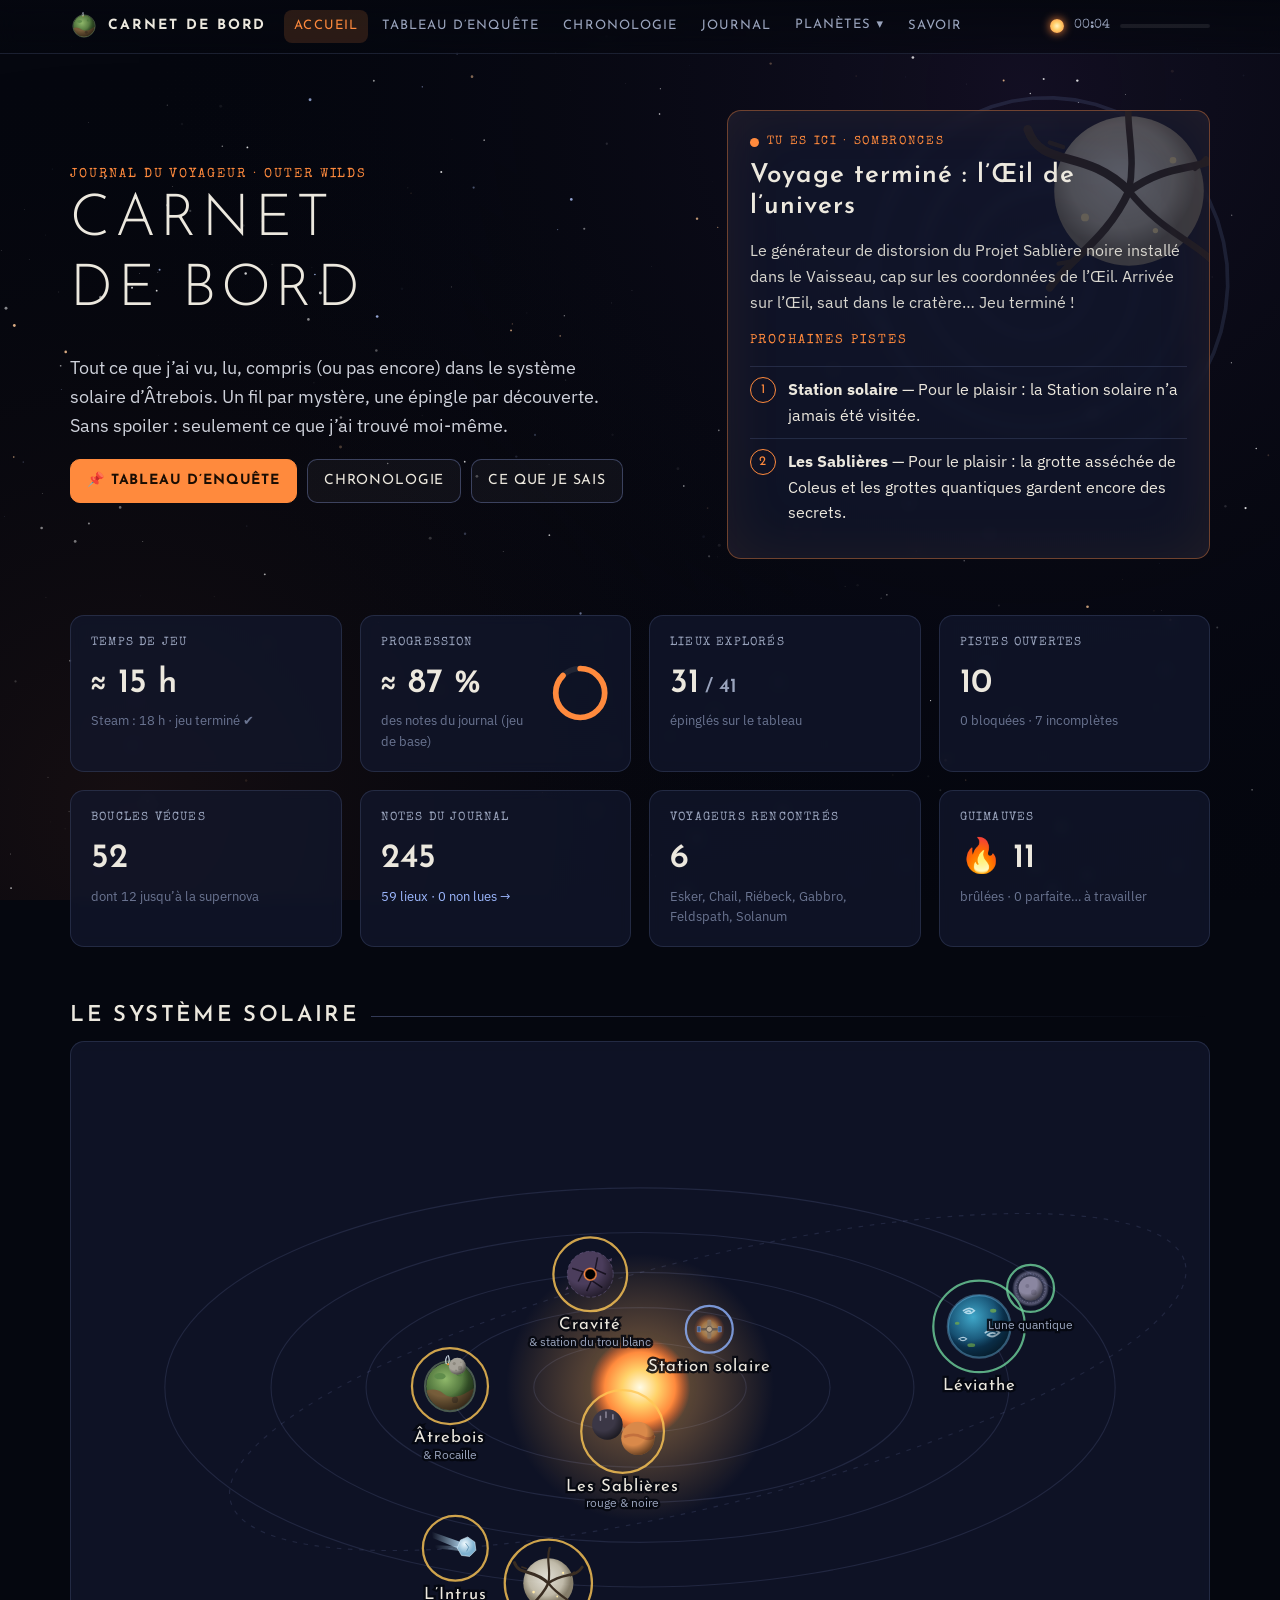
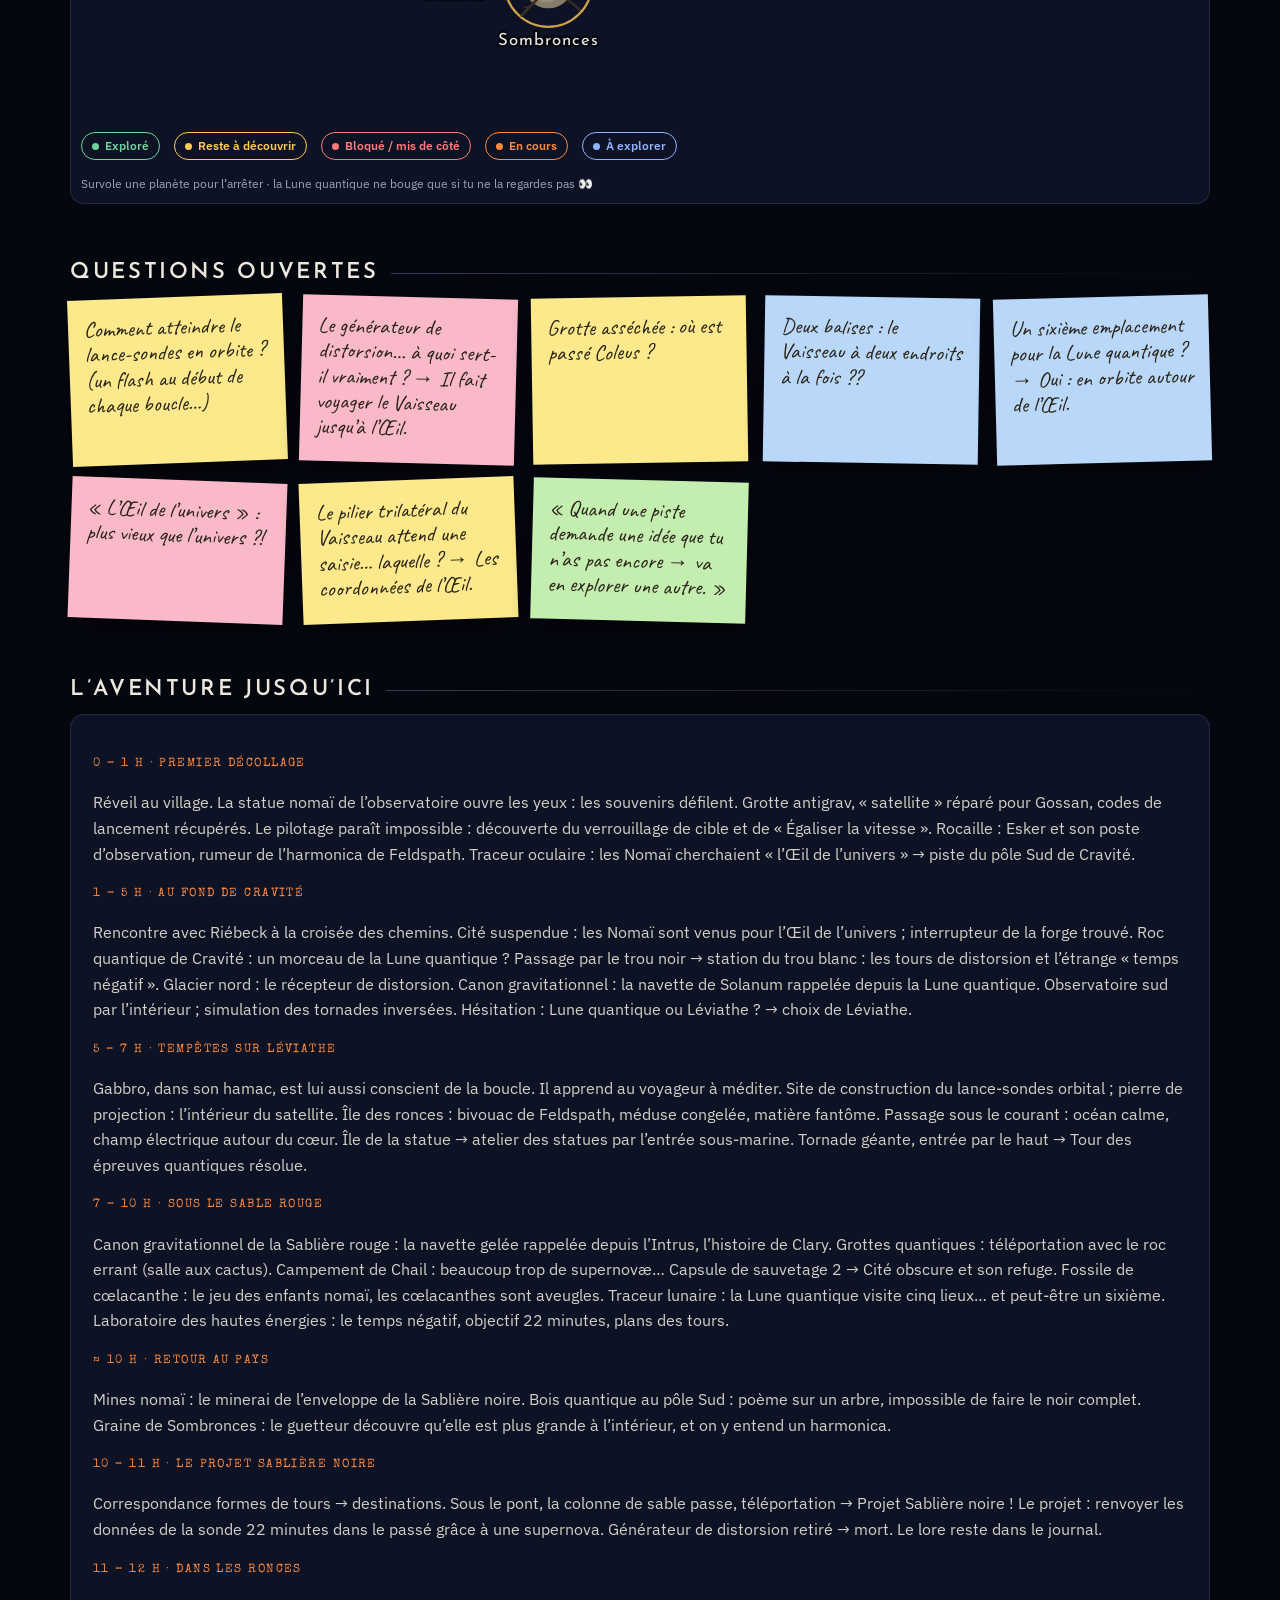
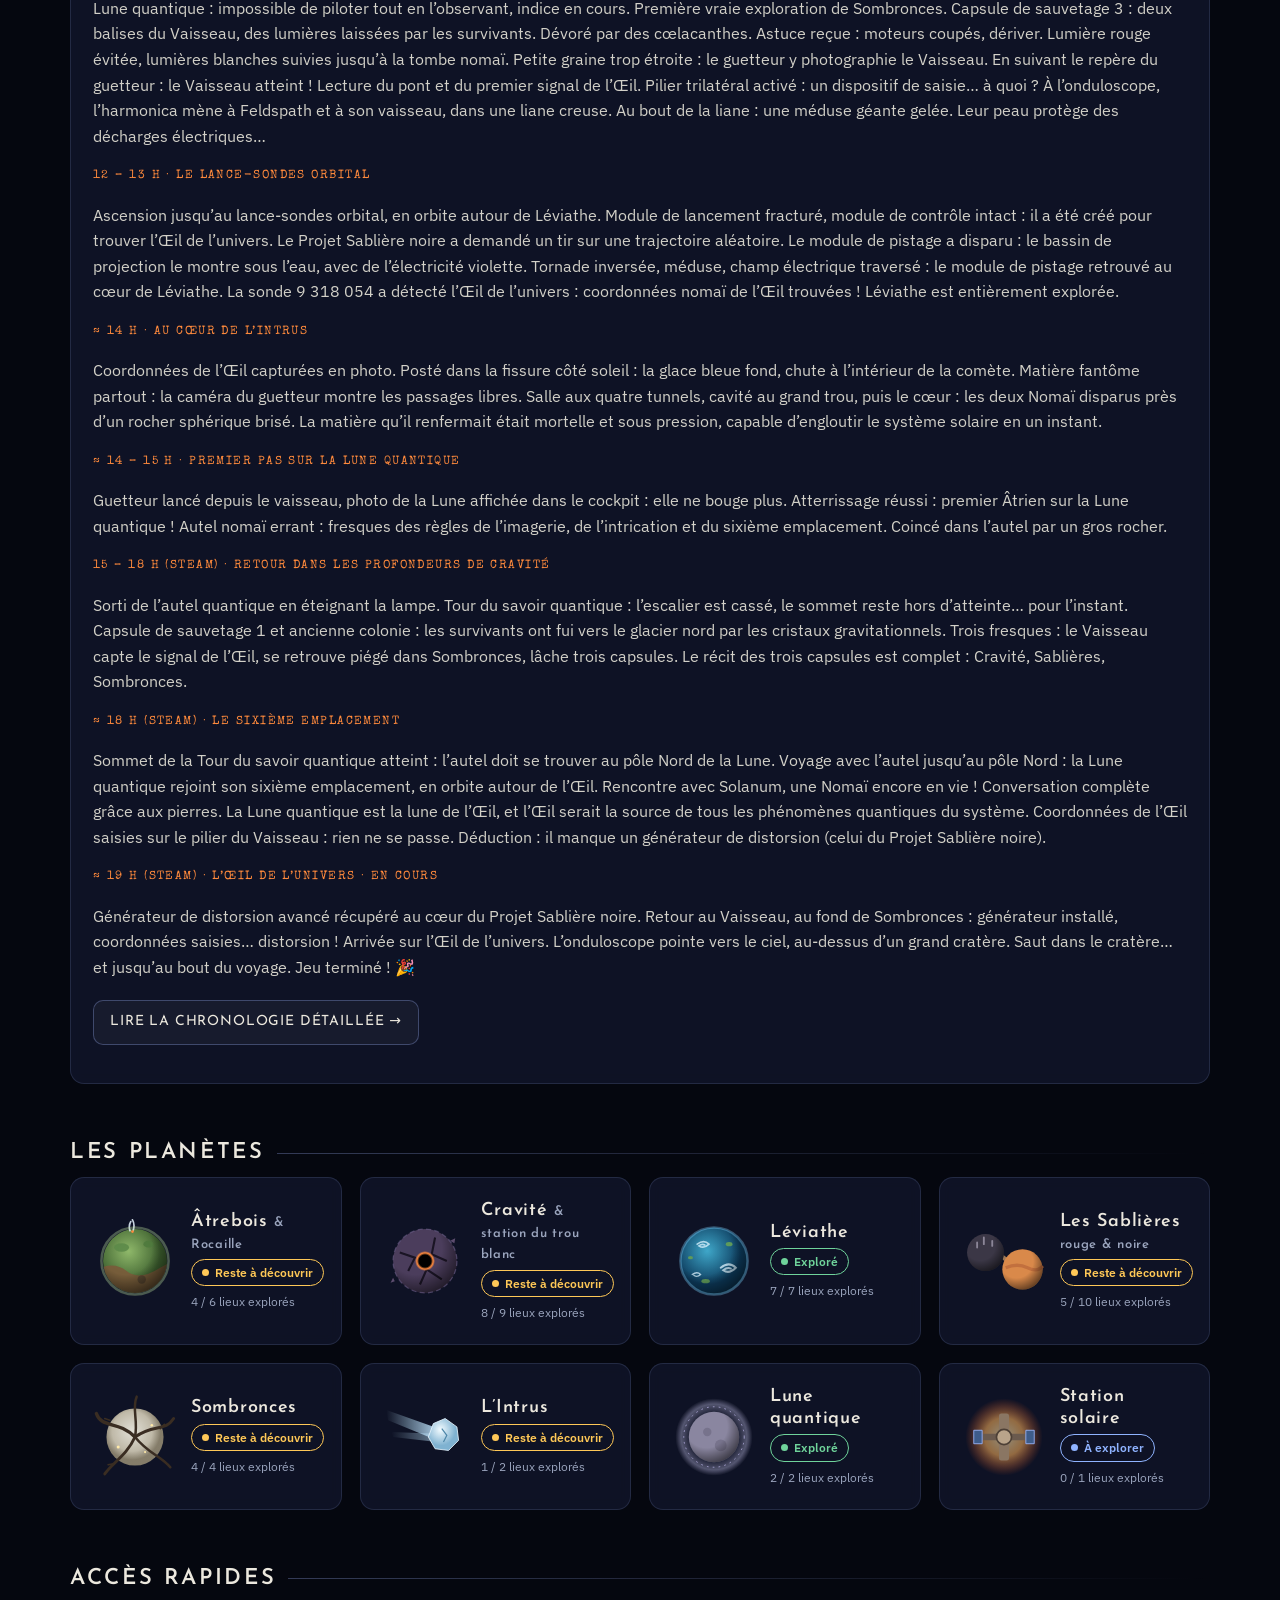
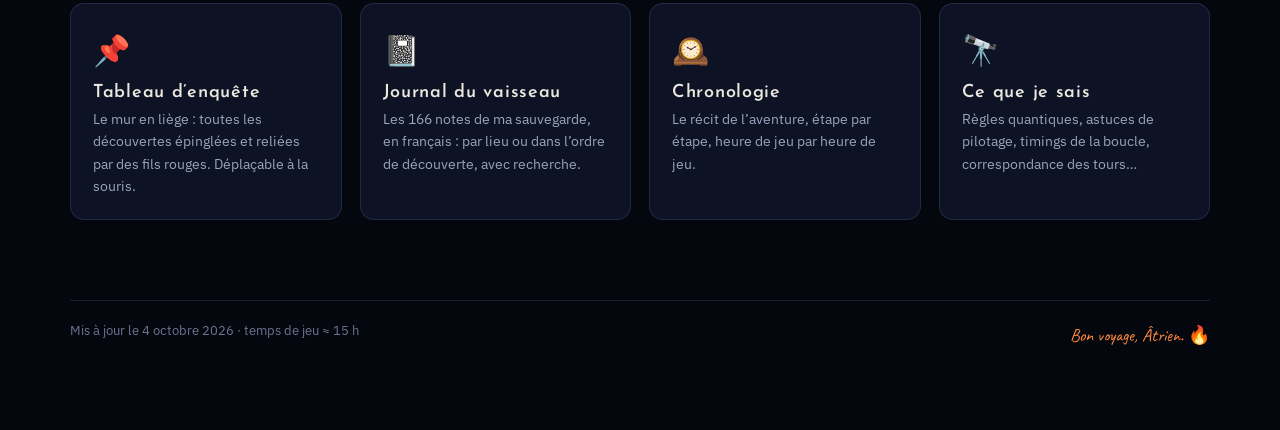
==== commit 04c5bb80: "Carnet : sixième emplacement, Solanum et l'Œil de l'univers — jeu terminé Co-Authored-By: Claude Opu" ====
--- a/index.html
+++ b/index.html
@@ -155,7 +155,7 @@
       <circle cx="37" cy="37" r="${r}" fill="none" stroke="var(--ember)" stroke-width="7" stroke-linecap="round" stroke-dasharray="${C * pct / 100} ${C}" transform="rotate(-90 37 37)"/></svg>`;
   };
   document.getElementById("stats").innerHTML = `
-    <div class="panel stat reveal"><div class="k">Temps de jeu</div><div class="v">${esc(D.meta.playtime)}</div><div class="s" title="${esc(D.meta.playtimeNote)}">Steam : ${esc(D.meta.steam)} · fin estimée ${esc(D.meta.estimateTotal)}</div></div>
+    <div class="panel stat reveal"><div class="k">Temps de jeu</div><div class="v">${esc(D.meta.playtime)}</div><div class="s" title="${esc(D.meta.playtimeNote)}">Steam : ${esc(D.meta.steam)} · ${D.meta.finished ? "jeu terminé ✔" : `fin estimée ${esc(D.meta.estimateTotal)}`}</div></div>
     <div class="panel stat reveal"><div class="stat-row"><div><div class="k">Progression</div><div class="v">≈ ${D.meta.progress} %</div><div class="s" title="${esc(D.meta.estimateNote || "")}">des notes du journal (jeu de base)</div></div>${ring(D.meta.progress)}</div></div>
     <div class="panel stat reveal"><div class="k">Lieux explorés</div><div class="v">${done}<span class="muted" style="font-size:20px"> / ${cards.length}</span></div><div class="s">épinglés sur le tableau</div></div>
     <div class="panel stat reveal"><div class="k">Pistes ouvertes</div><div class="v">${open}</div><div class="s">${cards.filter(c => c.status === "blocked").length} bloquées · ${cards.filter(c => c.status === "partial").length} incomplètes</div></div>`;
